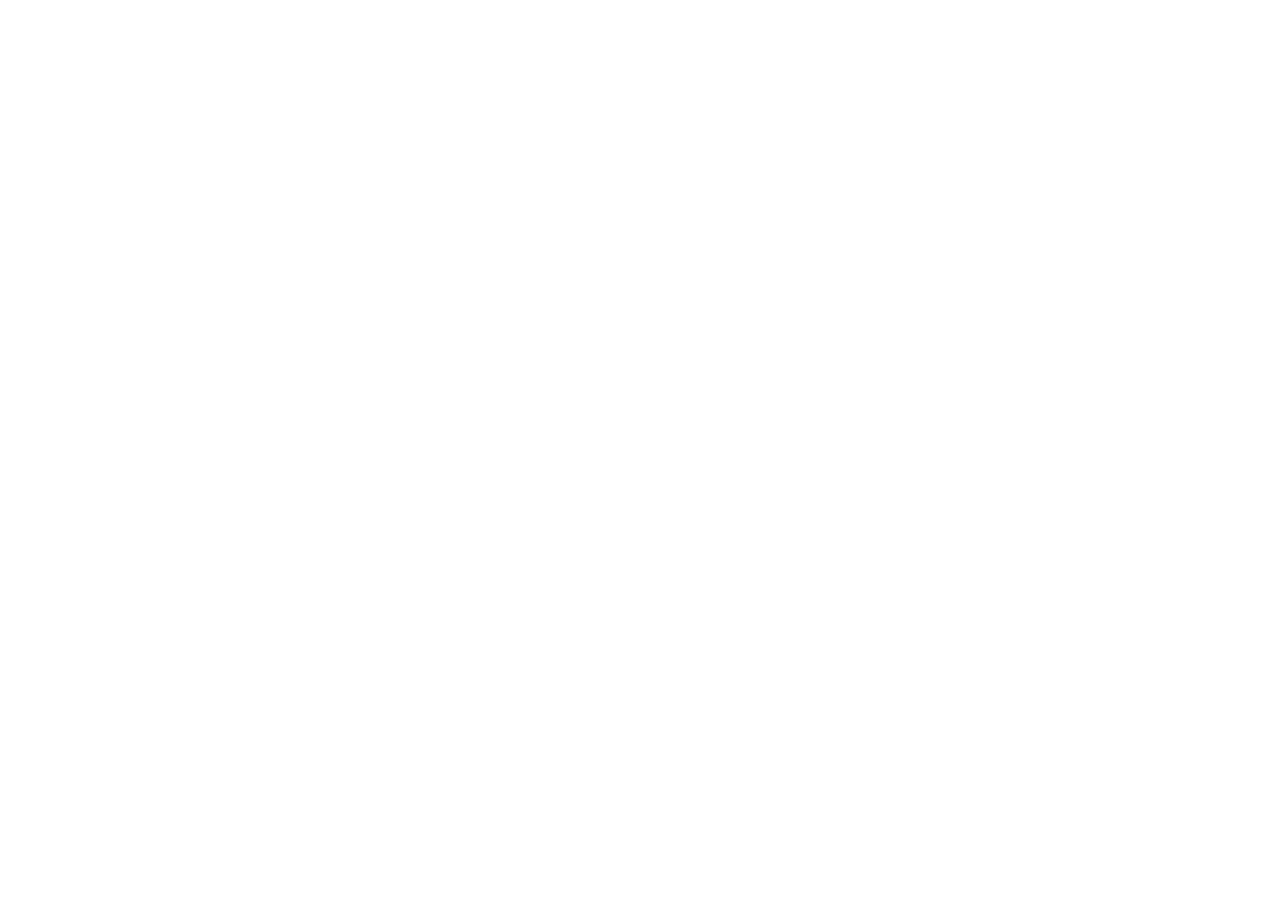
==== card/index.html @ 01d1f55e "Create index.html" ====
<!DOCTYPE html>
<html lang="en">
<head>
    <meta charset="UTF-8">
    <meta name="viewport" content="width=device-width, initial-scale=1.0">
    <title>Document</title>
    <style>
        * {
            margin: 0;
            padding: 0;
            box-sizing: border-box;
        }

        html,
        body {
            width: 100%;
            height: 100%;
        }

        #main {
            display: flex;
            min-height: 100vh;
            width: 100%;
            /* background-color: #000; */
            align-items: center;
            justify-content: center;
            gap: 5vw;
        }
        .card{
            width: min-content;
            position:relative;
        }
        .card-img {
            position: relative;
aspect-ratio: 16/9;
width: 300px;
            background-size: cover;
            filter: blur(5px);
            padding: 1vw;
            border-radius: 2vw;
        }
.card-img::before{
    content: '';
    position: absolute;
    width: 100%;
    height: 100%;
    background: inherit;
    filter: blur(15px);
    background-size: cover;
    /* opacity: 0.5; */
    z-index: -1;

}


img{
    object-fit: cover;
    position: absolute;
    z-index: 1;
    top: 0;
    margin: 1vw;
    border: 1px solid #fff;
    filter: blur(0);
    width: 100%;
    border-radius: 2vw;
}

    </style>
</head>
<body>
    <div id="main">

            <!-- <div class="card-img" style="background-image: url(https://img.freepik.com/premium-photo/colored-abstract-background-web-design-colorful-spectrum-gradient_956363-2960.jpg?w=996);">
            <img src="https://img.freepik.com/premium-photo/colored-abstract-background-web-design-colorful-spectrum-gradient_956363-2960.jpg?w=996" alt="">

            </div> -->
            

            <div class="card">
                <div class="card-img" style="background-image: url(https://img.freepik.com/free-photo/cool-motorcycle-presentation-indoors_23-2150849301.jpg?t=st=1714103245~exp=1714106845~hmac=7e88adecd1bfe62eb7d410b37db87ee3e88e1cb0fa978afeb73295e58c8c1daf&w=996);"> </div>
                    <img src="https://img.freepik.com/free-photo/cool-motorcycle-presentation-indoors_23-2150849301.jpg?t=st=1714103245~exp=1714106845~hmac=7e88adecd1bfe62eb7d410b37db87ee3e88e1cb0fa978afeb73295e58c8c1daf&w=996" alt="">
            </div>
        </div>
</body>
</html>
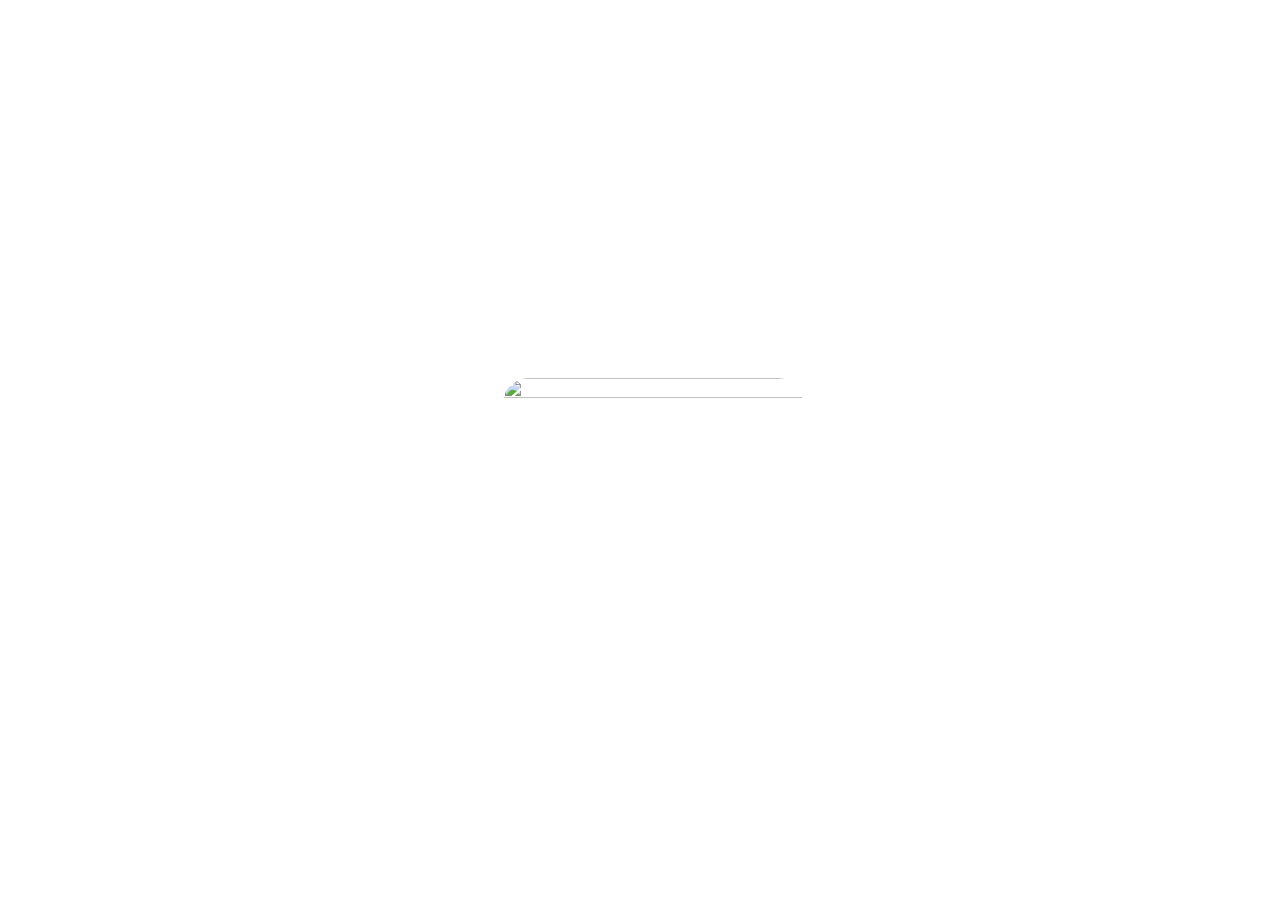
==== commit 69dc293b: "Update index.html" ====
--- a/card/index.html
+++ b/card/index.html
@@ -58,8 +58,9 @@
     position: absolute;
     z-index: 1;
     top: 0;
+aspect-ratio: 16/9;
     margin: 1vw;
-    border: 1px solid #fff;
+/*     border: 1px solid #fff; */
     filter: blur(0);
     width: 100%;
     border-radius: 2vw;
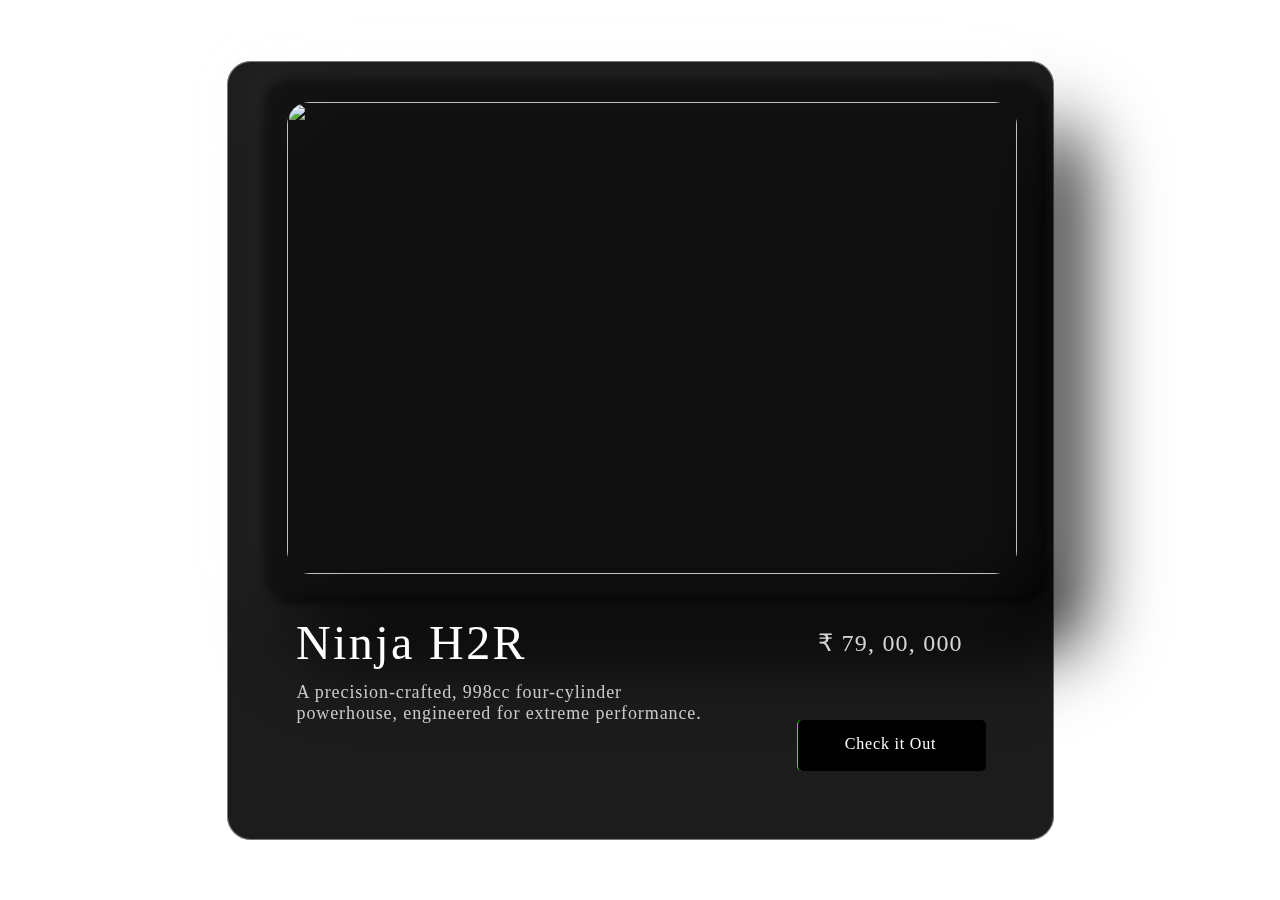
==== commit 8c96597e: "Update index.html" ====
--- a/card/index.html
+++ b/card/index.html
@@ -26,61 +26,30 @@
             justify-content: center;
             gap: 5vw;
         }
-        .card{
-            width: min-content;
-            position:relative;
-        }
-        .card-img {
-            position: relative;
-aspect-ratio: 16/9;
-width: 300px;
-            background-size: cover;
-            filter: blur(5px);
-            padding: 1vw;
-            border-radius: 2vw;
-        }
-.card-img::before{
-    content: '';
-    position: absolute;
-    width: 100%;
-    height: 100%;
-    background: inherit;
-    filter: blur(15px);
-    background-size: cover;
-    /* opacity: 0.5; */
-    z-index: -1;
-
-}
-
-
-img{
-    object-fit: cover;
-    position: absolute;
-    z-index: 1;
-    top: 0;
-aspect-ratio: 16/9;
-    margin: 1vw;
-/*     border: 1px solid #fff; */
-    filter: blur(0);
-    width: 100%;
-    border-radius: 2vw;
-}
 
     </style>
 </head>
 <body>
     <div id="main">
 
-            <!-- <div class="card-img" style="background-image: url(https://img.freepik.com/premium-photo/colored-abstract-background-web-design-colorful-spectrum-gradient_956363-2960.jpg?w=996);">
-            <img src="https://img.freepik.com/premium-photo/colored-abstract-background-web-design-colorful-spectrum-gradient_956363-2960.jpg?w=996" alt="">
-
-            </div> -->
-            
-
-            <div class="card">
-                <div class="card-img" style="background-image: url(https://img.freepik.com/free-photo/cool-motorcycle-presentation-indoors_23-2150849301.jpg?t=st=1714103245~exp=1714106845~hmac=7e88adecd1bfe62eb7d410b37db87ee3e88e1cb0fa978afeb73295e58c8c1daf&w=996);"> </div>
-                    <img src="https://img.freepik.com/free-photo/cool-motorcycle-presentation-indoors_23-2150849301.jpg?t=st=1714103245~exp=1714106845~hmac=7e88adecd1bfe62eb7d410b37db87ee3e88e1cb0fa978afeb73295e58c8c1daf&w=996" alt="">
-            </div>
+            <div style="width: 827px; height: 779px; position: relative">
+                <div style="width: 827px; height: 779px; left: 0px; top: 0px; position: absolute; background: #1C1C1C; border-radius: 24px; border: 1px rgba(255, 255, 255, 0.41) solid"></div>
+                <div style="width: 827px; height: 779px; left: 0px; top: 0px; position: absolute; background: #1C1C1C; border-radius: 24px; border: 1px rgba(255, 255, 255, 0.41) solid"></div>
+                <div style="width: 789px; height: 519px; left: 25px; top: 18px; position: absolute">
+                  <img style="width: 777px; height: 519px; left: 0px; top: 0px; position: absolute; box-shadow: 50px 50px 50px; border-radius: 30px; filter: blur(30px)" src="https://img.freepik.com/premium-photo/colored-abstract-background-web-design-colorful-spectrum-gradient_956363-2960.jpg?w=996" />
+                  <div style="width: 777px; height: 519px; left: 12px; top: 0px; position: absolute; background: rgba(0, 0, 0, 0.40); box-shadow: 4px 4px 4px; border-radius: 24px; filter: blur(4px); backdrop-filter: blur(20px)"></div>
+                </div>
+                <img style="width: 730px; height: 472px; left: 60px; top: 41px; position: absolute; border-radius: 23px" src="https://img.freepik.com/premium-photo/colored-abstract-background-web-design-colorful-spectrum-gradient_956363-2960.jpg?w=996" />
+                <div style="width: 790px; height: 184px; left: 0px; top: 554px; position: absolute">
+                  <div style="width: 370px; height: 95px; left: 0px; top: 0px; position: absolute; text-align: center; color: white; font-size: 48px; font-family: K2D; font-weight: 400; letter-spacing: 2.40px; word-wrap: break-word">Ninja H2R</div>
+                  <div style="width: 424px; height: 117px; left: 70px; top: 67px; position: absolute; color: #C9C9C9; font-size: 18px; font-family: K2D; font-weight: 400; letter-spacing: 0.90px; word-wrap: break-word">A precision-crafted, 998cc four-cylinder powerhouse, engineered for extreme performance.</div>
+                  <div style="width: 252px; height: 66px; left: 538px; top: 14px; position: absolute; text-align: center; color: #D6D6D6; font-size: 24px; font-family: K2D; font-weight: 400; letter-spacing: 1.20px; word-wrap: break-word">₹ 79, 00, 000</div>
+                  <div style="width: 189px; height: 51px; left: 570px; top: 105px; position: absolute">
+                    <div style="width: 189px; height: 51px; left: 0px; top: 0px; position: absolute; background: black; border-radius: 5px; border-left: 1px #24FF00 solid"></div>
+                    <div style="width: 174px; height: 21px; left: 7px; top: 15px; position: absolute; text-align: center; color: white; font-size: 16px; font-family: K2D; font-weight: 400; letter-spacing: 0.80px; word-wrap: break-word">Check it Out</div>
+                  </div>
+                </div>
+              </div>
         </div>
 </body>
 </html>
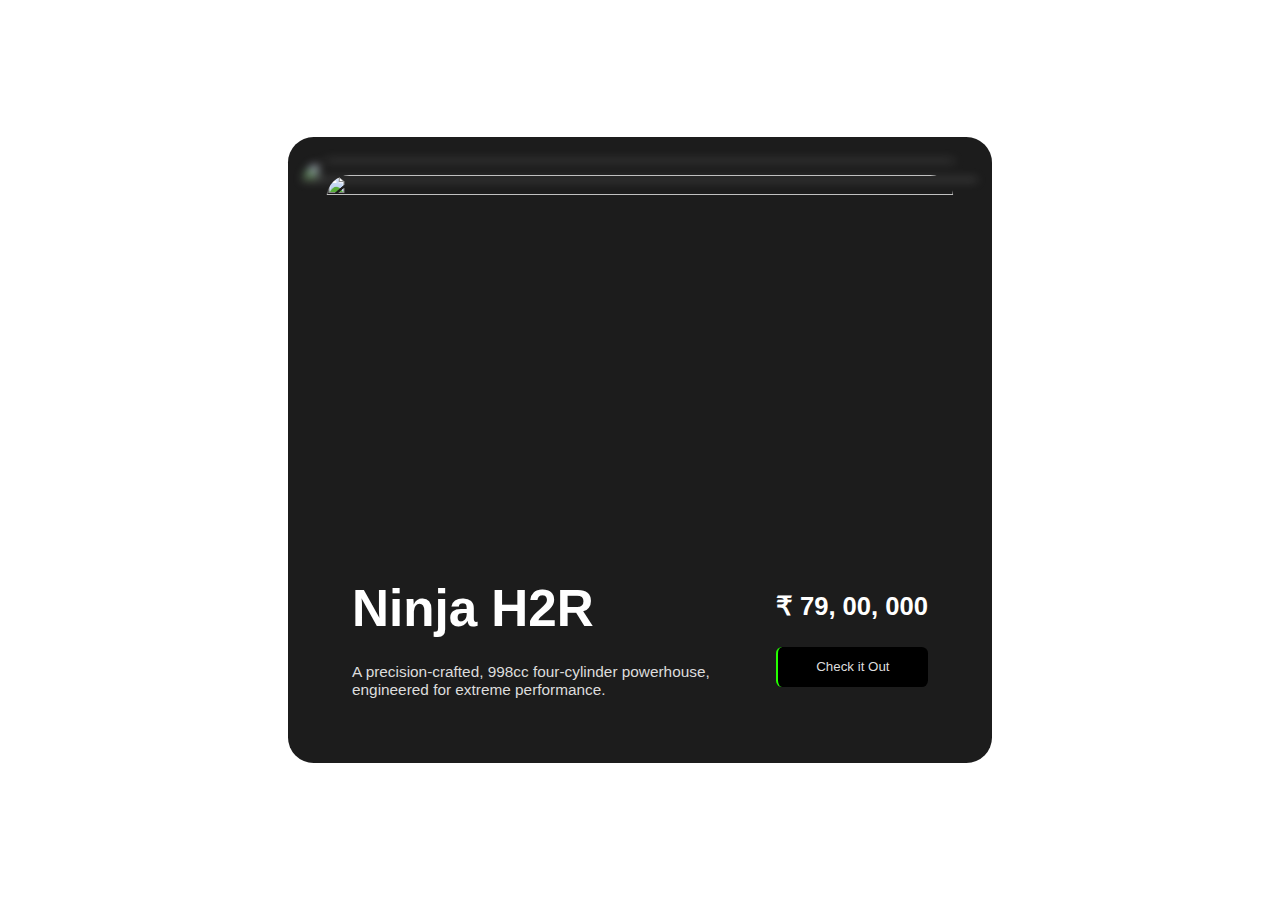
==== commit 3af85591: "Update index.html" ====
--- a/card/index.html
+++ b/card/index.html
@@ -1,55 +1,121 @@
 <!DOCTYPE html>
 <html lang="en">
-<head>
-    <meta charset="UTF-8">
-    <meta name="viewport" content="width=device-width, initial-scale=1.0">
+  <head>
+    <meta charset="UTF-8" />
+    <meta name="viewport" content="width=device-width, initial-scale=1.0" />
     <title>Document</title>
     <style>
-        * {
-            margin: 0;
-            padding: 0;
-            box-sizing: border-box;
-        }
+      * {
+        margin: 0;
+        padding: 0;
+        box-sizing: border-box;
+      }
 
-        html,
-        body {
-            width: 100%;
-            height: 100%;
-        }
+      html,
+      body {
+        width: 100%;
+        height: 100vh;
+        display: flex;
+        align-items: center;
+        justify-content: center;
+      }
+      img {
+        width: 53vw;
+        object-fit: cover;
+        position: absolute;
+        aspect-ratio: 16/9;
+        top: 50%;
+        left: 50%;
+        transform: translate(-50%, -50%);
+      }
+      img:last-child {
+        position: relative;
+        width: 49vw;
+        top: 0;
+        transform: translate(-50%);
 
-        #main {
-            display: flex;
-            min-height: 100vh;
-            width: 100%;
-            /* background-color: #000; */
-            align-items: center;
-            justify-content: center;
-            gap: 5vw;
-        }
+      }
+      .card {
+        max-width: min-content;
+        background-color: #1C1C1C;
+        padding: 3vw;
+        display: flex;
+        flex-direction: column;
+        gap: 2vw;
+        align-items: center;
+        width: fit-content;
+        height: fit-content;
+        border-radius: 2vw;
+        justify-content: center;
+      }
 
+      .c-btm {
+        padding: 2vw;
+        gap: 2vw;
+        display: flex;
+        align-items: center;
+      }
+
+      .c-btm div{
+        display: flex;
+        flex-direction: column;
+        gap: 2vw;
+        /* align-items: center; */
+        justify-content: center;
+      }
+
+      .c-btm h1{
+        color: #fff;
+        font-size: 4vw;
+        font-family: 'Gill Sans', 'Gill Sans MT', Calibri, 'Trebuchet MS', sans-serif;
+      }
+      .c-btm h5{
+        text-wrap: nowrap;
+        color: #fff;
+        font-size: 2vw;
+        font-family: 'Gill Sans', 'Gill Sans MT', Calibri, 'Trebuchet MS', sans-serif;
+      }
+      .c-btm p{
+        color: #ddd;
+        font-size: 1.2vw;
+        font-family: 'Gill Sans', 'Gill Sans MT', Calibri, 'Trebuchet MS', sans-serif;
+      }
+
+      .c-btm button{
+        padding: 1vw 2vw;
+        color: #ddd;
+        background-color: #000;
+        border: none;
+        border-radius: .5vw;
+        text-wrap: nowrap;
+        border-left: 2px solid #24FF00;
+      }
     </style>
-</head>
-<body>
-    <div id="main">
+  </head>
+  <body>
+    <div class="card">
+      <div class=".caed-img" style="position: relative">
+        <img
+          style="border-radius: 30px; filter: blur(5px)"
+          src="r.png"
+        />
 
-            <div style="width: 827px; height: 779px; position: relative">
-                <div style="width: 827px; height: 779px; left: 0px; top: 0px; position: absolute; background: #1C1C1C; border-radius: 24px; border: 1px rgba(255, 255, 255, 0.41) solid"></div>
-                <div style="width: 827px; height: 779px; left: 0px; top: 0px; position: absolute; background: #1C1C1C; border-radius: 24px; border: 1px rgba(255, 255, 255, 0.41) solid"></div>
-                <div style="width: 789px; height: 519px; left: 25px; top: 18px; position: absolute">
-                  <img style="width: 777px; height: 519px; left: 0px; top: 0px; position: absolute; box-shadow: 50px 50px 50px; border-radius: 30px; filter: blur(30px)" src="https://img.freepik.com/premium-photo/colored-abstract-background-web-design-colorful-spectrum-gradient_956363-2960.jpg?w=996" />
-                  <div style="width: 777px; height: 519px; left: 12px; top: 0px; position: absolute; background: rgba(0, 0, 0, 0.40); box-shadow: 4px 4px 4px; border-radius: 24px; filter: blur(4px); backdrop-filter: blur(20px)"></div>
-                </div>
-                <img style="width: 730px; height: 472px; left: 60px; top: 41px; position: absolute; border-radius: 23px" src="https://img.freepik.com/premium-photo/colored-abstract-background-web-design-colorful-spectrum-gradient_956363-2960.jpg?w=996" />
-                <div style="width: 790px; height: 184px; left: 0px; top: 554px; position: absolute">
-                  <div style="width: 370px; height: 95px; left: 0px; top: 0px; position: absolute; text-align: center; color: white; font-size: 48px; font-family: K2D; font-weight: 400; letter-spacing: 2.40px; word-wrap: break-word">Ninja H2R</div>
-                  <div style="width: 424px; height: 117px; left: 70px; top: 67px; position: absolute; color: #C9C9C9; font-size: 18px; font-family: K2D; font-weight: 400; letter-spacing: 0.90px; word-wrap: break-word">A precision-crafted, 998cc four-cylinder powerhouse, engineered for extreme performance.</div>
-                  <div style="width: 252px; height: 66px; left: 538px; top: 14px; position: absolute; text-align: center; color: #D6D6D6; font-size: 24px; font-family: K2D; font-weight: 400; letter-spacing: 1.20px; word-wrap: break-word">₹ 79, 00, 000</div>
-                  <div style="width: 189px; height: 51px; left: 570px; top: 105px; position: absolute">
-                    <div style="width: 189px; height: 51px; left: 0px; top: 0px; position: absolute; background: black; border-radius: 5px; border-left: 1px #24FF00 solid"></div>
-                    <div style="width: 174px; height: 21px; left: 7px; top: 15px; position: absolute; text-align: center; color: white; font-size: 16px; font-family: K2D; font-weight: 400; letter-spacing: 0.80px; word-wrap: break-word">Check it Out</div>
-                  </div>
-                </div>
-              </div>
+        <img
+          style="border-radius: 23px;"
+          src="r.png"
+        />
+      </div>
+
+      <div class="c-btm">
+        <div>
+            <h1>Ninja H2R</h1>
+<p>A precision-crafted, 998cc four-cylinder powerhouse, engineered for extreme performance.</p>
         </div>
-</body>
+        <div>
+            <h5>₹ 79, 00, 000</h5>
+<button>Check it Out</button>
+        </div>
+      </div>
+    </div>
+  </body>
 </html>
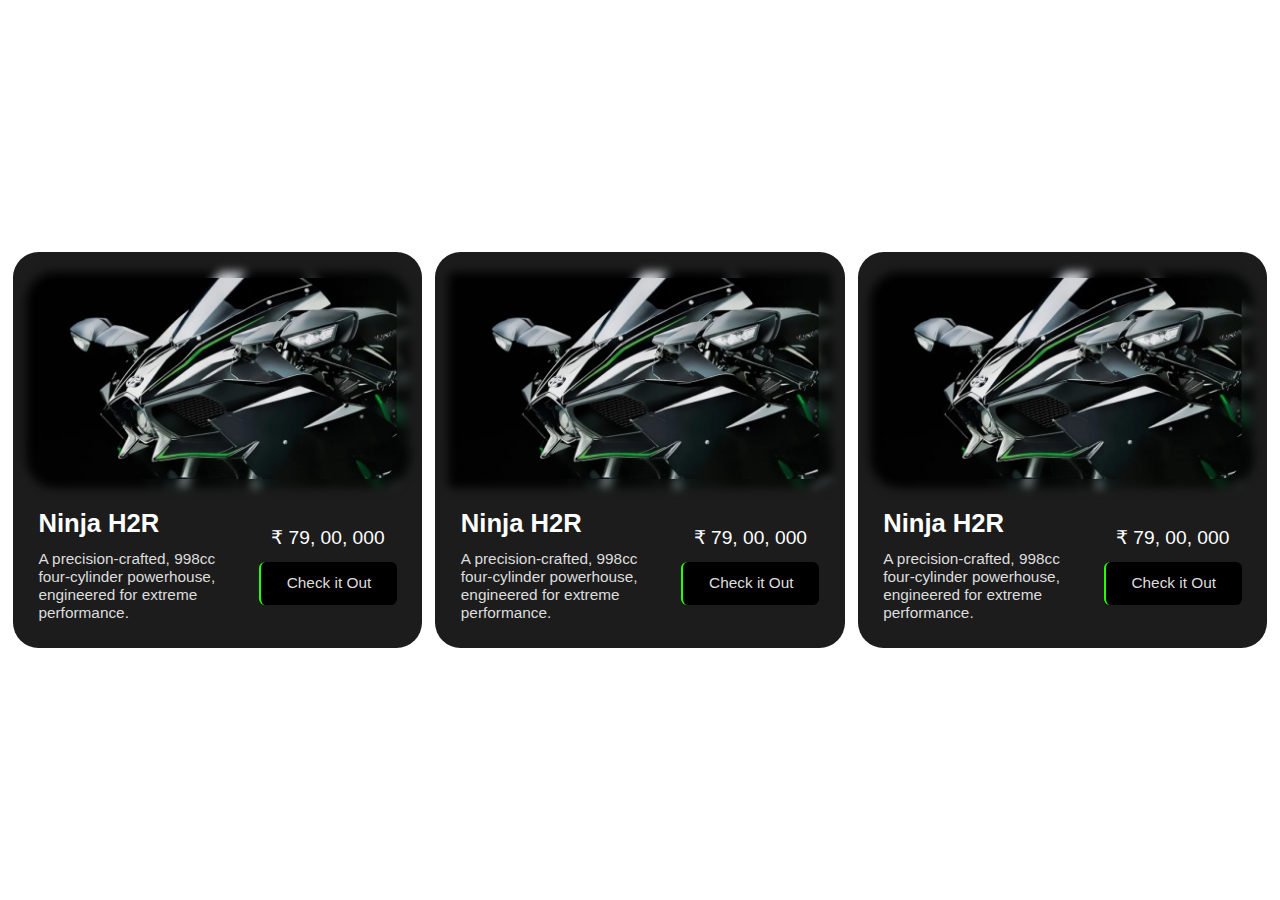
==== commit 10be6724: "Update index.html" ====
--- a/card/index.html
+++ b/card/index.html
@@ -20,7 +20,7 @@
         justify-content: center;
       }
       img {
-        width: 53vw;
+        width: 30vw;
         object-fit: cover;
         position: absolute;
         aspect-ratio: 16/9;
@@ -30,7 +30,7 @@
       }
       img:last-child {
         position: relative;
-        width: 49vw;
+        width: 28vw;
         top: 0;
         transform: translate(-50%);
 
@@ -38,7 +38,7 @@
       .card {
         max-width: min-content;
         background-color: #1C1C1C;
-        padding: 3vw;
+        padding: 2vw;
         display: flex;
         flex-direction: column;
         gap: 2vw;
@@ -50,8 +50,7 @@
       }
 
       .c-btm {
-        padding: 2vw;
-        gap: 2vw;
+        gap: 1vw;
         display: flex;
         align-items: center;
       }
@@ -59,20 +58,23 @@
       .c-btm div{
         display: flex;
         flex-direction: column;
-        gap: 2vw;
-        /* align-items: center; */
+        gap: 1vw;
         justify-content: center;
+      }
+      .c-btm div:last-child{
+        align-items: center;
       }
 
       .c-btm h1{
         color: #fff;
-        font-size: 4vw;
+        font-size: 2vw;
         font-family: 'Gill Sans', 'Gill Sans MT', Calibri, 'Trebuchet MS', sans-serif;
       }
       .c-btm h5{
         text-wrap: nowrap;
+        font-weight: 500;
         color: #fff;
-        font-size: 2vw;
+        font-size: 1.5vw;
         font-family: 'Gill Sans', 'Gill Sans MT', Calibri, 'Trebuchet MS', sans-serif;
       }
       .c-btm p{
@@ -86,36 +88,96 @@
         color: #ddd;
         background-color: #000;
         border: none;
+        font-size: 1.2vw;
+        cursor: pointer;
         border-radius: .5vw;
         text-wrap: nowrap;
         border-left: 2px solid #24FF00;
       }
-    </style>
+
+
+
+
+      #page1{
+        display: flex;
+gap: 1vw;
+      }    </style>
   </head>
   <body>
+<div id="page1">
     <div class="card">
-      <div class=".caed-img" style="position: relative">
-        <img
-          style="border-radius: 30px; filter: blur(5px)"
-          src="r.png"
-        />
-
-        <img
-          style="border-radius: 23px;"
-          src="r.png"
-        />
+        <div class=".caed-img" style="position: relative">
+          <img
+            style="border-radius: 30px; filter: blur(5px)"
+            src="r.png"
+          />
+  
+          <img
+            style="border-radius: 23px;"
+            src="r.png"
+          />
+        </div>
+  
+        <div class="c-btm">
+          <div>
+              <h1>Ninja H2R</h1>
+  <p>A precision-crafted, 998cc four-cylinder powerhouse, engineered for extreme performance.</p>
+          </div>
+          <div>
+              <h5>₹ 79, 00, 000</h5>
+  <button>Check it Out</button>
+          </div>
+        </div>
       </div>
 
-      <div class="c-btm">
-        <div>
-            <h1>Ninja H2R</h1>
-<p>A precision-crafted, 998cc four-cylinder powerhouse, engineered for extreme performance.</p>
+      <div class="card">
+        <div class=".caed-img" style="position: relative">
+          <img
+            style="border-radius: 6px; filter: blur(5px)"
+            src="r.png"
+          />
+  
+          <img
+            style="border-radius: 3px;"
+            src="r.png"
+          />
         </div>
-        <div>
-            <h5>₹ 79, 00, 000</h5>
-<button>Check it Out</button>
+  
+        <div class="c-btm">
+          <div>
+              <h1>Ninja H2R</h1>
+  <p>A precision-crafted, 998cc four-cylinder powerhouse, engineered for extreme performance.</p>
+          </div>
+          <div>
+              <h5>₹ 79, 00, 000</h5>
+  <button>Check it Out</button>
+          </div>
+        </div>
+      </div>    <div class="card">
+        <div class=".caed-img" style="position: relative">
+          <img
+            style="border-radius: 30px; filter: blur(5px)"
+            src="r.png"
+          />
+  
+          <img
+            style="border-radius: 23px;"
+            src="r.png"
+          />
+        </div>
+  
+        <div class="c-btm">
+          <div>
+              <h1>Ninja H2R</h1>
+  <p>A precision-crafted, 998cc four-cylinder powerhouse, engineered for extreme performance.</p>
+          </div>
+          <div>
+              <h5>₹ 79, 00, 000</h5>
+  <button>Check it Out</button>
+          </div>
         </div>
       </div>
-    </div>
+
+</div>
   </body>
 </html>
